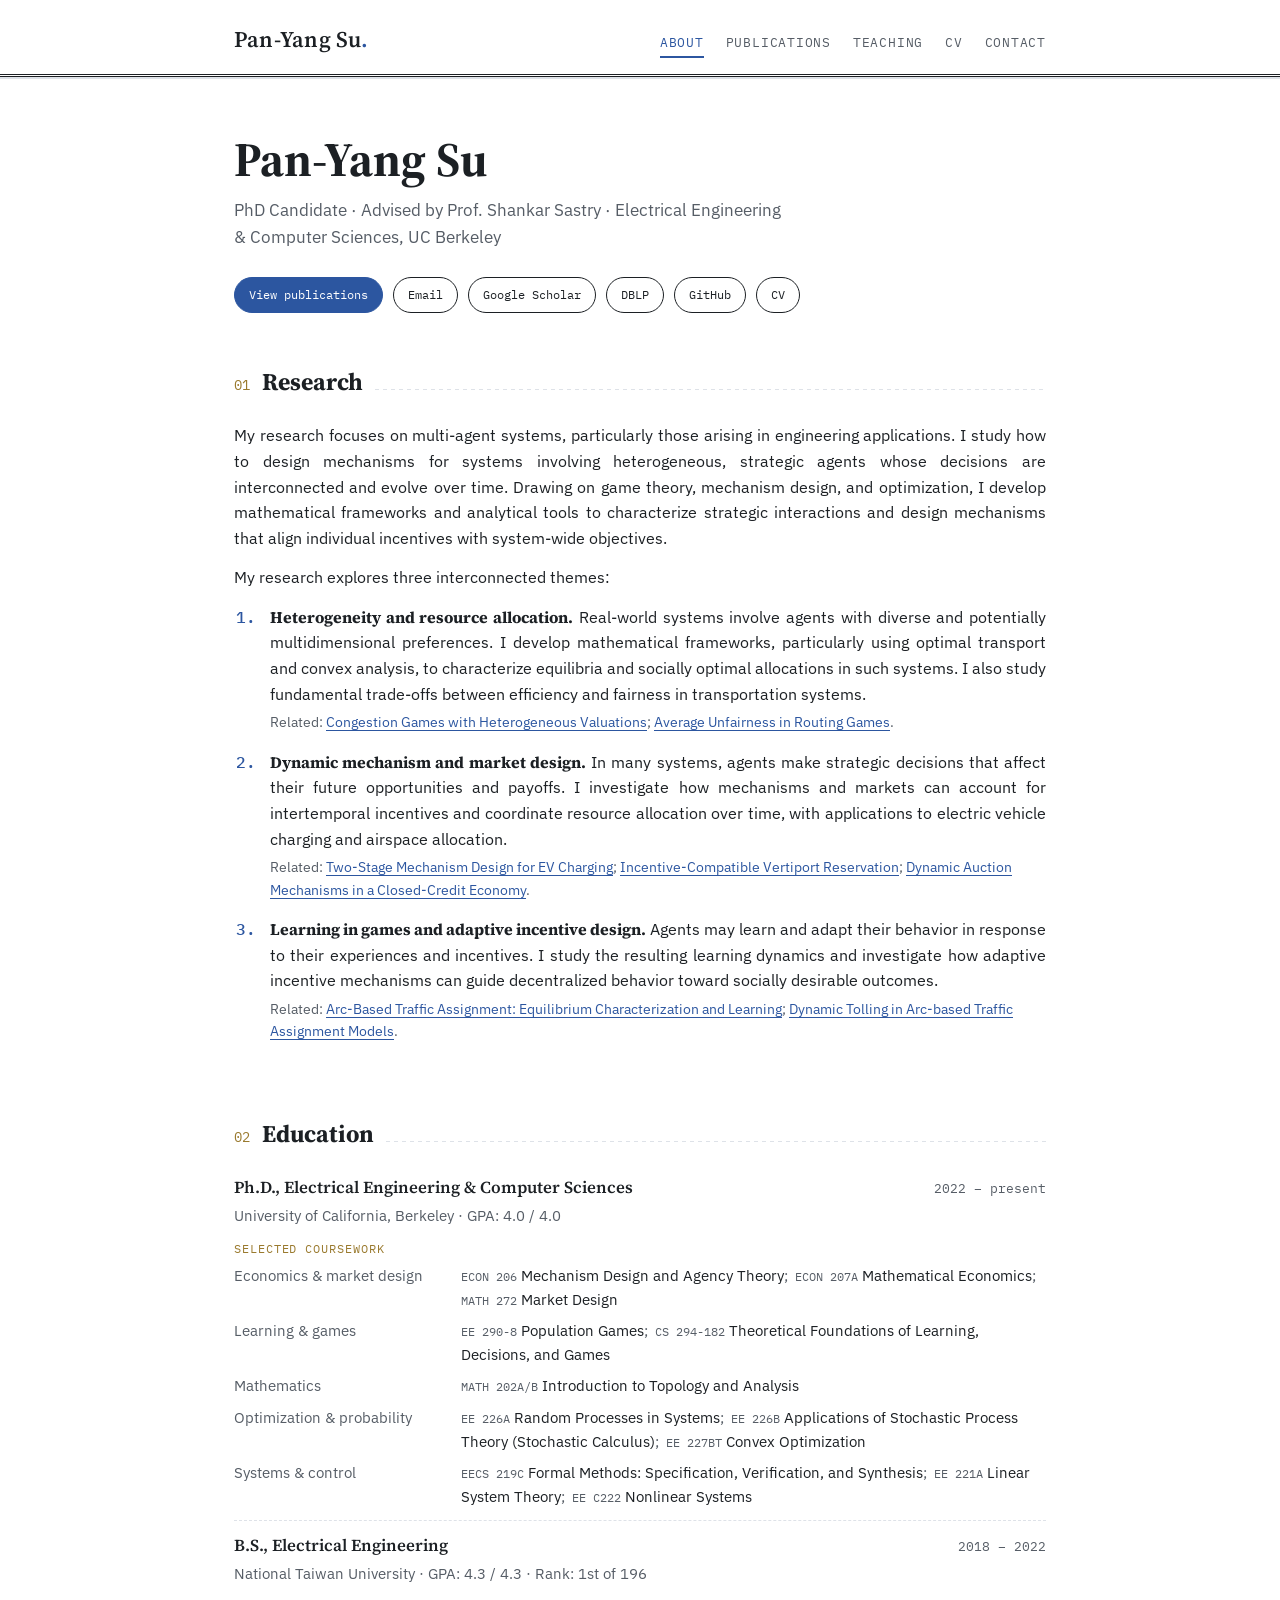
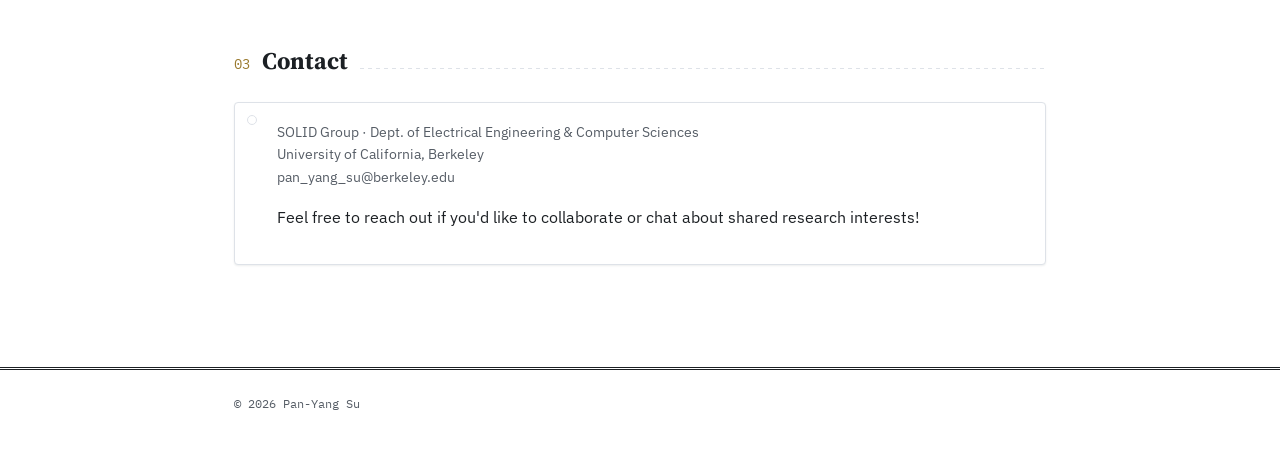
==== index.html @ afda176d "Update index.html" ====
<!DOCTYPE html>
<html lang="en">
<head>
<meta charset="UTF-8">
<meta name="viewport" content="width=device-width, initial-scale=1.0">
<title>Pan-Yang Su — Game Theory & Mechanism Design</title>
<meta name="description" content="Personal academic site of Pan-Yang Su, PhD Candidate at UC Berkeley EECS: research, publications, and teaching.">
<link rel="preconnect" href="https://fonts.googleapis.com">
<link href="https://fonts.googleapis.com/css2?family=Source+Serif+4:wght@400;600;700&family=IBM+Plex+Sans:wght@400;500;600&family=IBM+Plex+Mono:wght@400;500&display=swap" rel="stylesheet">
<link rel="stylesheet" href="styles.css">
</head>
<body>

<header class="site-header">
  <div class="wrap">
    <a class="brand" href="index.html">Pan-Yang Su<span class="dot">.</span></a>
    <nav class="site-nav" aria-label="Main">
      <a href="index.html" aria-current="page">About</a>
      <a href="publications.html">Publications</a>
      <a href="teaching.html">Teaching</a>
      <a href="cv.html">CV</a>
      <a href="#contact">Contact</a>
    </nav>
  </div>
</header>

<main>
  <div class="wrap">
    <section class="hero">
      <h1>Pan-Yang Su</h1>
      <p class="role">PhD Candidate · Advised by Prof. Shankar Sastry · Electrical Engineering &amp; Computer Sciences, UC Berkeley</p>
      <div class="hero-links">
        <a class="pill primary" href="publications.html">View publications</a>
        <a class="pill" href="mailto:pan_yang_su@berkeley.edu">Email</a>
        <a class="pill" href="https://scholar.google.com/citations?user=im9ugAgAAAAJ&hl=en" target="_blank" rel="noopener">Google Scholar</a>
        <a class="pill" href="https://dblp.org/pid/307/5831.html" target="_blank" rel="noopener">DBLP</a>
        <a class="pill" href="https://github.com/Pan-Yang-Su" target="_blank" rel="noopener">GitHub</a>
        <a class="pill" href="cv.html">CV</a>
      </div>
    </section>

    <section aria-labelledby="research-heading">
      <div class="section-heading">
        <span class="num">01</span>
        <h2 id="research-heading">Research</h2>
      </div>
      <p class="prose">
        My research focuses on multi-agent systems, particularly those arising
        in engineering applications. I study how to design mechanisms for
        systems involving heterogeneous, strategic agents whose decisions are
        interconnected and evolve over time. Drawing on game theory, mechanism
        design, and optimization, I develop mathematical frameworks and
        analytical tools to characterize strategic interactions and design
        mechanisms that align individual incentives with system-wide
        objectives.
      </p>
      <p class="prose">My research explores three interconnected themes:</p>
      <ol class="themes">
        <li>
          <strong>Heterogeneity and resource allocation.</strong>
          Real-world systems involve agents with diverse and potentially
          multidimensional preferences. I develop mathematical frameworks,
          particularly using optimal transport and convex analysis, to
          characterize equilibria and socially optimal allocations in such
          systems. I also study fundamental trade-offs between efficiency and
          fairness in transportation systems.
          <span class="related">Related:
            <a href="https://arxiv.org/abs/2607.03625" target="_blank" rel="noopener">Congestion Games with Heterogeneous Valuations</a>;
            <a href="https://arxiv.org/abs/2601.16187" target="_blank" rel="noopener">Average Unfairness in Routing Games</a>.
          </span>
        </li>
        <li>
          <strong>Dynamic mechanism and market design.</strong>
          In many systems, agents make strategic decisions that affect their
          future opportunities and payoffs. I investigate how mechanisms and
          markets can account for intertemporal incentives and coordinate
          resource allocation over time, with applications to electric vehicle
          charging and airspace allocation.
          <span class="related">Related:
            <a href="https://doi.org/10.1109/CDC57313.2025.11312856" target="_blank" rel="noopener">Two-Stage Mechanism Design for EV Charging</a>;
            <a href="https://doi.org/10.1109/CDC56724.2024.10886225" target="_blank" rel="noopener">Incentive-Compatible Vertiport Reservation</a>;
            <a href="https://arxiv.org/abs/2610.22683" target="_blank" rel="noopener">Dynamic Auction Mechanisms in a Closed-Credit Economy</a>.
          </span>
        </li>
        <li>
          <strong>Learning in games and adaptive incentive design.</strong>
          Agents may learn and adapt their behavior in response to their
          experiences and incentives. I study the resulting learning dynamics
          and investigate how adaptive incentive mechanisms can guide
          decentralized behavior toward socially desirable outcomes.
          <span class="related">Related:
            <a href="https://doi.org/10.1109/CDC49753.2023.10384151" target="_blank" rel="noopener">Arc-Based Traffic Assignment: Equilibrium Characterization and Learning</a>;
            <a href="https://doi.org/10.1109/Allerton58177.2023.10313516" target="_blank" rel="noopener">Dynamic Tolling in Arc-based Traffic Assignment Models</a>.
          </span>
        </li>
      </ol>
    </section>

    <section aria-labelledby="education-heading">
      <div class="section-heading">
        <span class="num">02</span>
        <h2 id="education-heading">Education</h2>
      </div>
      <ul class="entries">
        <li class="entry">
          <div class="entry-head">
            <strong>Ph.D., Electrical Engineering &amp; Computer Sciences</strong>
            <span class="entry-date">2022 – present</span>
          </div>
          <div class="entry-sub">University of California, Berkeley · GPA: 4.0 / 4.0</div>
          <div class="coursework">
            <div class="coursework-title">Selected coursework</div>
            <dl>
              <dt>Economics &amp; market design</dt>
              <dd><span class="course"><span class="code">ECON&nbsp;206</span>&nbsp;Mechanism Design and Agency Theory</span>
                <span class="course"><span class="code">ECON&nbsp;207A</span>&nbsp;Mathematical Economics</span>
                <span class="course"><span class="code">MATH&nbsp;272</span>&nbsp;Market Design</span></dd>
              <dt>Learning &amp; games</dt>
              <dd><span class="course"><span class="code">EE&nbsp;290-8</span>&nbsp;Population Games</span>
                <span class="course"><span class="code">CS&nbsp;294-182</span>&nbsp;Theoretical Foundations of Learning, Decisions, and Games</span></dd>
              <dt>Mathematics</dt>
              <dd><span class="course"><span class="code">MATH&nbsp;202A/B</span>&nbsp;Introduction to Topology and Analysis</span></dd>
              <dt>Optimization &amp; probability</dt>
              <dd><span class="course"><span class="code">EE&nbsp;226A</span>&nbsp;Random Processes in Systems</span>
                <span class="course"><span class="code">EE&nbsp;226B</span>&nbsp;Applications of Stochastic Process Theory (Stochastic Calculus)</span>
                <span class="course"><span class="code">EE&nbsp;227BT</span>&nbsp;Convex Optimization</span></dd>
              <dt>Systems &amp; control</dt>
              <dd><span class="course"><span class="code">EECS&nbsp;219C</span>&nbsp;Formal Methods: Specification, Verification, and Synthesis</span>
                <span class="course"><span class="code">EE&nbsp;221A</span>&nbsp;Linear System Theory</span>
                <span class="course"><span class="code">EE&nbsp;C222</span>&nbsp;Nonlinear Systems</span></dd>
            </dl>
          </div>
        </li>
        <li class="entry">
          <div class="entry-head">
            <strong>B.S., Electrical Engineering</strong>
            <span class="entry-date">2018 – 2022</span>
          </div>
          <div class="entry-sub">National Taiwan University · GPA: 4.3 / 4.3 · Rank: 1st of 196</div>
        </li>
      </ul>
    </section>

    <section id="contact" aria-labelledby="contact-heading">
      <div class="section-heading">
        <span class="num">03</span>
        <h2 id="contact-heading">Contact</h2>
      </div>
      <div class="card">
        <div class="card-inner">
          <p class="meta">
            SOLID Group · Dept. of Electrical Engineering &amp; Computer Sciences<br>
            University of California, Berkeley<br>
            pan_yang_su@berkeley.edu
          </p>
          <p>Feel free to reach out if you'd like to collaborate or chat about shared research interests!</p>
        </div>
      </div>
    </section>
  </div>
</main>

<footer class="site-footer">
  <div class="wrap">
    © 2026 Pan-Yang Su
  </div>
</footer>

</body>
</html>
---- styles.css ----
/* =========================================================
   Design tokens — "Catalog" system
   A personal academic site styled after a library card catalog:
   index cards, drawer tabs, stamped years, guide-card dividers.
   ========================================================= */
:root {
  --paper: #FFFFFF;      /* page background — plain white */
  --card: #FFFFFF;       /* index card surface */
  --card-edge: #DEE2E8;  /* card border / rule lines */
  --ink: #1C2024;        /* primary text, near-black */
  --ink-soft: #565D66;   /* secondary text, muted gray */
  --accent: #2C56A0;     /* primary accent — academic blue (was maroon) */
  --accent-dark: #1F3F7A;/* accent hover/active state */
  --teal: #21706A;       /* secondary accent — topic tags */
  --gold: #9A7A2E;       /* small brass accent, used sparingly */
  --shadow: rgba(28, 32, 36, 0.08);

  --font-display: "Source Serif 4", Georgia, "Times New Roman", serif;
  --font-body: "IBM Plex Sans", -apple-system, BlinkMacSystemFont, "Segoe UI", sans-serif;
  --font-mono: "IBM Plex Mono", "SFMono-Regular", Consolas, monospace;
}

* { box-sizing: border-box; }

html { scroll-behavior: smooth; }

body {
  margin: 0;
  background: var(--paper);
  color: var(--ink);
  font-family: var(--font-body);
  line-height: 1.6;
  -webkit-font-smoothing: antialiased;
}

a { color: var(--accent); text-decoration-thickness: 1px; text-underline-offset: 3px; }
a:hover { color: var(--accent-dark); }
a:focus-visible, button:focus-visible, input:focus-visible {
  outline: 2px solid var(--accent);
  outline-offset: 3px;
}

img { max-width: 100%; display: block; }

.wrap {
  max-width: 860px;
  margin: 0 auto;
  padding: 0 24px;
}

/* ---------- Header / nav (drawer front) ---------- */
.site-header {
  border-bottom: 3px double var(--ink);
  background: var(--card);
  box-shadow: 0 2px 0 var(--card-edge);
}

.site-header .wrap {
  display: flex;
  align-items: baseline;
  justify-content: space-between;
  flex-wrap: wrap;
  gap: 10px;
  padding-top: 22px;
  padding-bottom: 16px;
}

.brand {
  font-family: var(--font-display);
  font-size: 1.4rem;
  font-weight: 600;
  letter-spacing: 0.01em;
  color: var(--ink);
  text-decoration: none;
}
.brand:hover { color: var(--accent); }
.brand .dot { color: var(--accent); }

.site-nav {
  display: flex;
  gap: 22px;
  font-family: var(--font-mono);
  font-size: 0.8rem;
  letter-spacing: 0.06em;
  text-transform: uppercase;
}
.site-nav a {
  color: var(--ink-soft);
  text-decoration: none;
  padding-bottom: 3px;
  border-bottom: 2px solid transparent;
}
.site-nav a:hover,
.site-nav a[aria-current="page"] {
  color: var(--accent);
  border-bottom-color: var(--accent);
}

/* ---------- Hero (catalog drawer label) ---------- */
.hero {
  padding: 56px 0 40px;
  position: relative;
}

.hero-label {
  display: inline-flex;
  align-items: center;
  gap: 8px;
  font-family: var(--font-mono);
  font-size: 0.75rem;
  letter-spacing: 0.14em;
  text-transform: uppercase;
  color: #fff;
  background: var(--accent);
  padding: 5px 12px;
  border-radius: 2px;
  margin-bottom: 20px;
}

.hero h1 {
  font-family: var(--font-display);
  font-size: clamp(2.1rem, 4vw, 3rem);
  line-height: 1.12;
  margin: 0 0 10px;
  max-width: 14ch;
}

.hero .role {
  font-size: 1.05rem;
  color: var(--ink-soft);
  margin: 0 0 22px;
  max-width: 55ch;
}

.hero .lede {
  max-width: 68ch;
  color: var(--ink);
  font-size: 1rem;
}

.hero .lede + .lede { margin-top: 14px; }

/* Research statement: full-width, justified text so every line spans
   left to right. Hyphenation is left off so words are never split. */
.prose,
.themes li {
  text-align: left;
}
@media (min-width: 700px) {
  .prose,
  .themes li {
    text-align: justify;
    text-justify: inter-word;
    hyphens: manual;
  }
}

.prose {
  margin: 0 0 14px;
  color: var(--ink);
}

.themes {
  margin: 14px 0 0;
  padding-left: 2em;  /* room for the hanging number so it lines up with the text edge */
}
.themes li {
  margin-bottom: 16px;
  padding-left: 4px;
}
.themes li::marker {
  font-family: var(--font-mono);
  color: var(--accent);
  font-weight: 500;
}
.themes strong {
  font-family: var(--font-display);
  color: var(--ink);
}
.themes .related {
  display: block;
  margin-top: 4px;
  font-size: 0.88rem;
  color: var(--ink-soft);
  text-align: left;
  hyphens: manual;
}

/* Compact list (Education on the home page) */
.entries { list-style: none; margin: 0; padding: 0; }
.entry { padding: 12px 0; border-bottom: 1px dashed var(--card-edge); }
.entry:first-child { padding-top: 0; }
.entry:last-child { border-bottom: none; padding-bottom: 0; }
.entry-head {
  display: flex;
  justify-content: space-between;
  align-items: baseline;
  gap: 4px 16px;
  flex-wrap: wrap;
}
.entry-head strong {
  font-family: var(--font-display);
  font-size: 1.05rem;
  font-weight: 600;
}
.entry-date {
  font-family: var(--font-mono);
  font-size: 0.8rem;
  color: var(--ink-soft);
  white-space: nowrap;
}
.entry-sub { color: var(--ink-soft); font-size: 0.92rem; margin-top: 2px; }

.coursework { margin-top: 12px; }
.coursework-title {
  font-family: var(--font-mono);
  font-size: 0.72rem;
  letter-spacing: 0.08em;
  text-transform: uppercase;
  color: var(--gold);
  margin-bottom: 6px;
}
.coursework dl {
  margin: 0;
  display: grid;
  grid-template-columns: 14.5em 1fr;
  gap: 8px 14px;
  font-size: 0.92rem;
}
.coursework dt { color: var(--ink-soft); }
.course { display: inline; }
.course:not(:last-child)::after { content: ";"; color: var(--ink-soft); margin-right: 0.15em; }
.course .code {
  white-space: nowrap;
  font-family: var(--font-mono);
  font-size: 0.82em;
  color: var(--ink-soft);
}
.coursework dd { margin: 0; color: var(--ink); }
@media (max-width: 600px) {
  .coursework dl { grid-template-columns: 1fr; gap: 0; }
  .coursework dd { margin-bottom: 8px; }
}

.hero-links {
  margin-top: 26px;
  display: flex;
  flex-wrap: wrap;
  gap: 10px;
}

.pill {
  font-family: var(--font-mono);
  font-size: 0.78rem;
  border: 1px solid var(--ink);
  padding: 7px 14px;
  border-radius: 999px;
  text-decoration: none;
  color: var(--ink);
  background: var(--card);
}
.pill:hover { background: var(--ink); color: var(--paper); }
.pill.primary { background: var(--accent); border-color: var(--accent); color: #fff; }
.pill.primary:hover { background: var(--accent-dark); }

/* ---------- Section framing ---------- */
section { padding: 10px 0 46px; }

.section-heading {
  display: flex;
  align-items: baseline;
  gap: 12px;
  margin-bottom: 22px;
}
.section-heading .num {
  font-family: var(--font-mono);
  color: var(--gold);
  font-size: 0.85rem;
}
.section-heading h2 {
  font-family: var(--font-display);
  font-size: 1.5rem;
  margin: 0;
}
.section-heading::after {
  content: "";
  flex: 1;
  height: 1px;
  background: repeating-linear-gradient(
    to right, var(--card-edge) 0, var(--card-edge) 4px, transparent 4px, transparent 8px
  );
}

/* ---------- Index cards (research / teaching items) ---------- */
.card {
  background: var(--card);
  border: 1px solid var(--card-edge);
  border-radius: 4px;
  padding: 18px 20px;
  box-shadow: 0 1px 2px var(--shadow);
  margin-bottom: 16px;
  position: relative;
}

.card::before {
  /* punch hole, like a real catalog card */
  content: "";
  position: absolute;
  top: 12px;
  left: 12px;
  width: 8px;
  height: 8px;
  border-radius: 50%;
  background: var(--paper);
  border: 1px solid var(--card-edge);
}

.card-inner { padding-left: 22px; }

.card h3 {
  font-family: var(--font-display);
  font-size: 1.08rem;
  margin: 0 0 6px;
  line-height: 1.35;
}

.card .meta {
  font-size: 0.88rem;
  color: var(--ink-soft);
  margin: 0 0 8px;
}

.tag-row { display: flex; flex-wrap: wrap; gap: 6px; margin-top: 8px; }
.tag {
  font-family: var(--font-mono);
  font-size: 0.7rem;
  letter-spacing: 0.03em;
  color: var(--teal);
  border: 1px solid var(--teal);
  padding: 2px 8px;
  border-radius: 999px;
  text-decoration: none;
}
.tag:hover { background: var(--teal); color: #fff; }

.stamp {
  font-family: var(--font-mono);
  font-size: 0.72rem;
  color: var(--accent);
  border: 1px solid var(--accent);
  padding: 2px 8px;
  border-radius: 2px;
  transform: rotate(-2deg);
  display: inline-block;
}

/* ---------- Drawer tabs (Year / Topic switch) ---------- */
.drawer-tabs {
  display: flex;
  gap: 4px;
  margin-bottom: 0;
}
.drawer-tab {
  font-family: var(--font-mono);
  font-size: 0.78rem;
  letter-spacing: 0.06em;
  text-transform: uppercase;
  background: var(--card-edge);
  color: var(--ink-soft);
  border: 1px solid var(--card-edge);
  border-bottom: none;
  padding: 9px 18px 8px;
  border-radius: 6px 6px 0 0;
  cursor: pointer;
  position: relative;
  top: 1px;
}
.drawer-tab[aria-selected="true"] {
  background: var(--card);
  color: var(--accent);
  border-color: var(--card-edge);
  font-weight: 600;
}
.drawer-panel {
  border: 1px solid var(--card-edge);
  border-radius: 0 6px 6px 6px;
  background: var(--card);
  padding: 22px;
}

.group-heading {
  font-family: var(--font-mono);
  font-size: 0.85rem;
  letter-spacing: 0.08em;
  text-transform: uppercase;
  color: var(--gold);
  margin: 26px 0 12px;
  padding-bottom: 6px;
  border-bottom: 1px dashed var(--card-edge);
}
.group-heading:first-child { margin-top: 0; }

/* ---------- Accordion (By Topic collapsible list) ---------- */
.accordion-item {
  border: 1px solid var(--card-edge);
  border-radius: 6px;
  margin-bottom: 10px;
  overflow: hidden;
  background: var(--card);
  transition: box-shadow 0.15s ease;
}
.accordion-item:has(.accordion-trigger[aria-expanded="true"]) {
  box-shadow: 0 2px 6px var(--shadow);
  border-color: #C7D3E8;
}
.accordion-trigger {
  width: 100%;
  display: flex;
  align-items: center;
  justify-content: space-between;
  gap: 16px;
  background: transparent;
  border: none;
  text-align: left;
  padding: 16px 20px;
  cursor: pointer;
}
.accordion-trigger:hover { background: #F5F8FC; }
.accordion-title {
  font-family: var(--font-display);
  font-size: 1.05rem;
  font-weight: 600;
  color: var(--ink);
}
.accordion-meta {
  display: flex;
  align-items: center;
  gap: 14px;
  flex-shrink: 0;
}
.accordion-trigger .count {
  font-family: var(--font-mono);
  font-size: 0.72rem;
  letter-spacing: 0.03em;
  color: var(--ink-soft);
  background: #EEF1F5;
  padding: 3px 9px;
  border-radius: 999px;
  white-space: nowrap;
}
.accordion-trigger[aria-expanded="true"] .count {
  color: var(--accent-dark);
  background: #E4ECFA;
}
.accordion-trigger .chevron {
  font-family: var(--font-mono);
  font-size: 1.1rem;
  line-height: 1;
  color: var(--accent);
  transition: transform 0.15s ease;
}
.accordion-trigger[aria-expanded="true"] .chevron {
  transform: rotate(90deg);
}
.accordion-panel {
  padding: 4px 20px 20px;
  border-top: 1px solid var(--card-edge);
  background: #FBFCFD;
}
.accordion-panel[hidden] { display: none; }
.accordion-panel .card {
  box-shadow: none;
  margin-top: 14px;
  margin-bottom: 0;
}
.accordion-panel .card + .card { margin-top: 14px; }

/* ---------- Footer ---------- */
.site-footer {
  border-top: 3px double var(--ink);
  margin-top: 40px;
  padding: 24px 0 40px;
  font-family: var(--font-mono);
  font-size: 0.78rem;
  color: var(--ink-soft);
}

/* ---------- Utility ---------- */
.visually-hidden {
  position: absolute;
  width: 1px; height: 1px;
  overflow: hidden;
  clip: rect(0 0 0 0);
  white-space: nowrap;
}

@media (max-width: 600px) {
  .site-header .wrap { flex-direction: column; align-items: flex-start; }
  .drawer-panel { padding: 16px; }
  .card { padding: 14px 16px; }
}

@media (prefers-reduced-motion: reduce) {
  html { scroll-behavior: auto; }
}
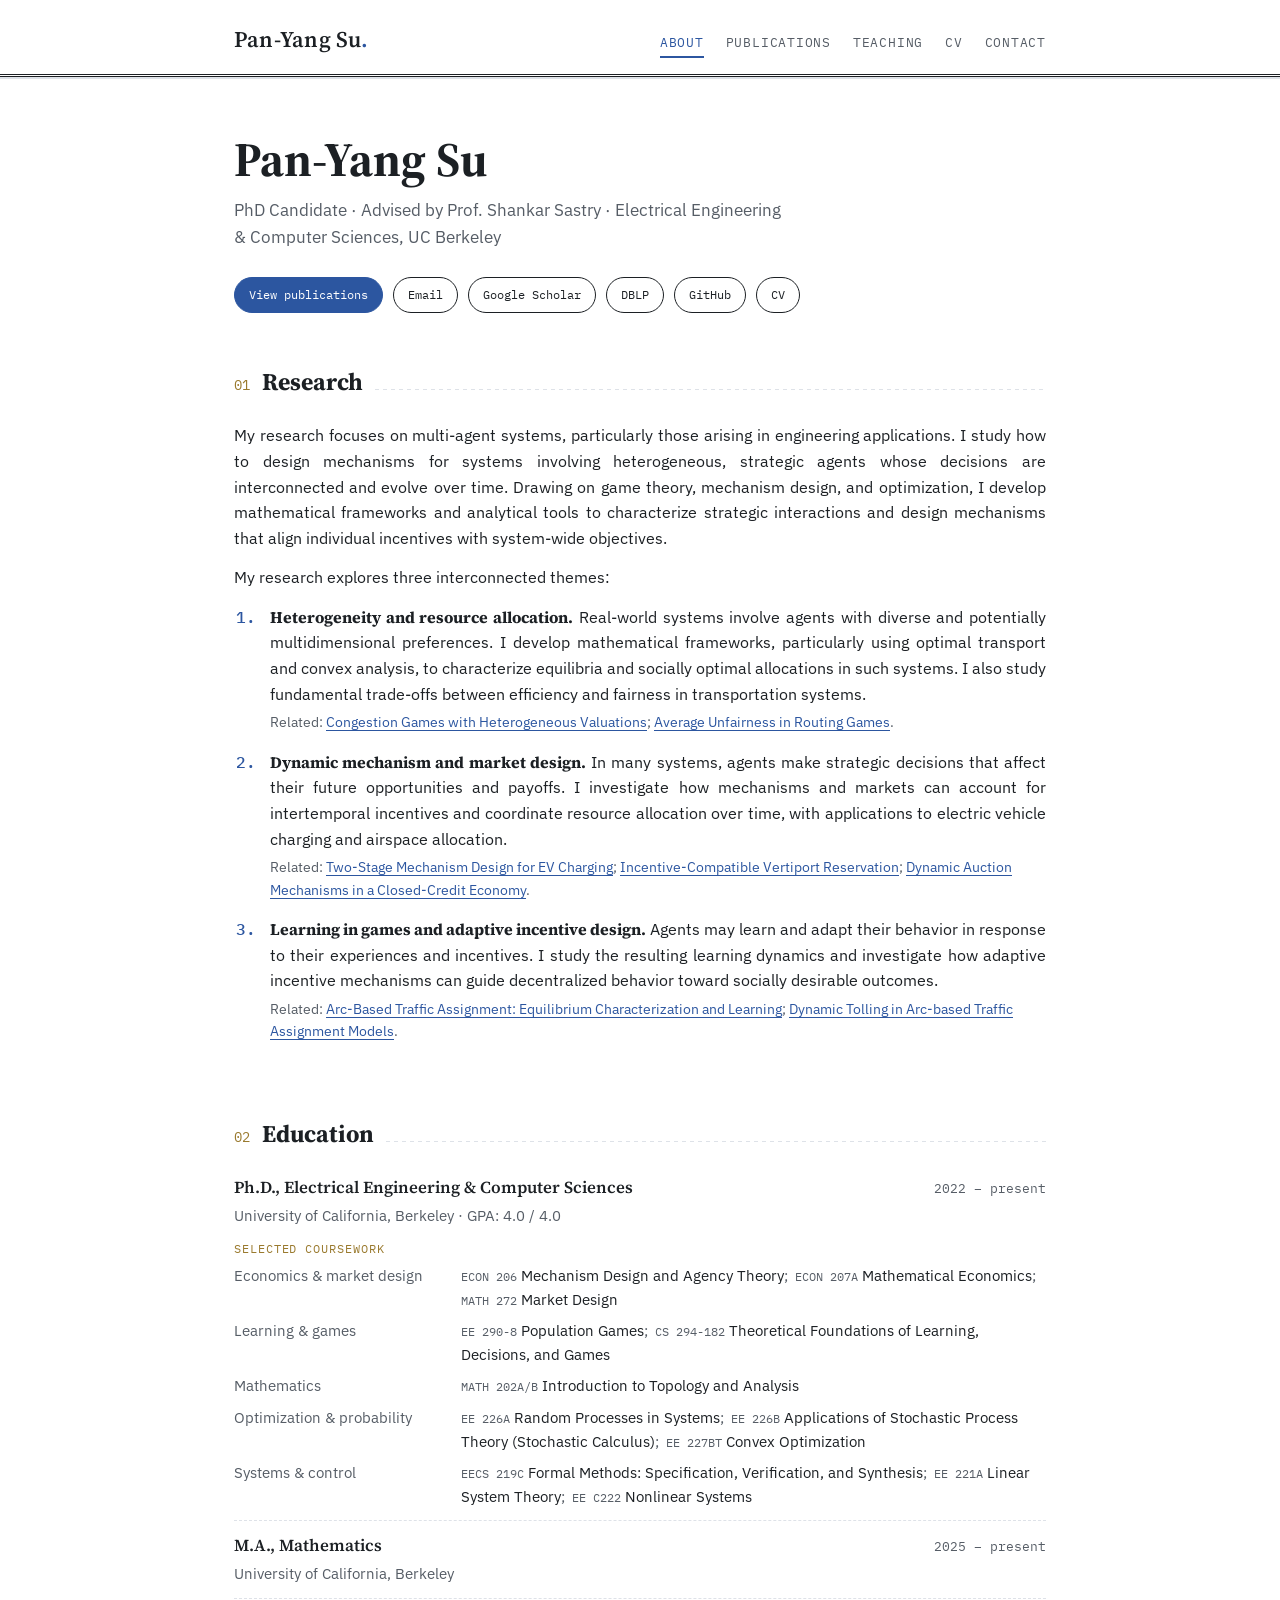
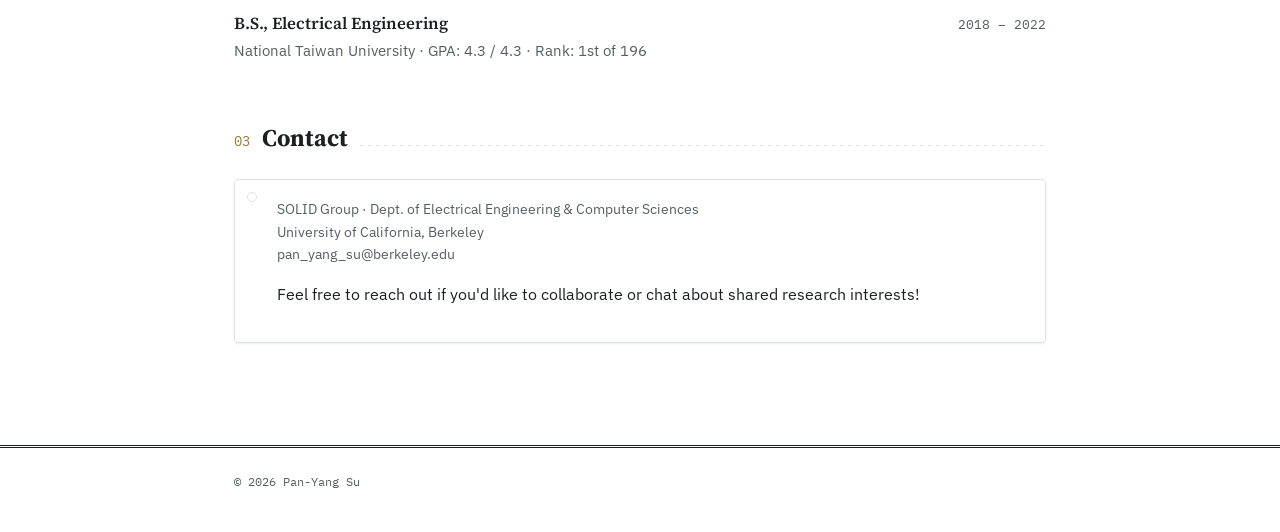
==== commit ab81598b: "Update index.html" ====
--- a/index.html
+++ b/index.html
@@ -133,6 +133,13 @@
         </li>
         <li class="entry">
           <div class="entry-head">
+            <strong>M.A., Mathematics</strong>
+            <span class="entry-date">2025 – present</span>
+          </div>
+          <div class="entry-sub">University of California, Berkeley</div>
+        </li>
+        <li class="entry">
+          <div class="entry-head">
             <strong>B.S., Electrical Engineering</strong>
             <span class="entry-date">2018 – 2022</span>
           </div>
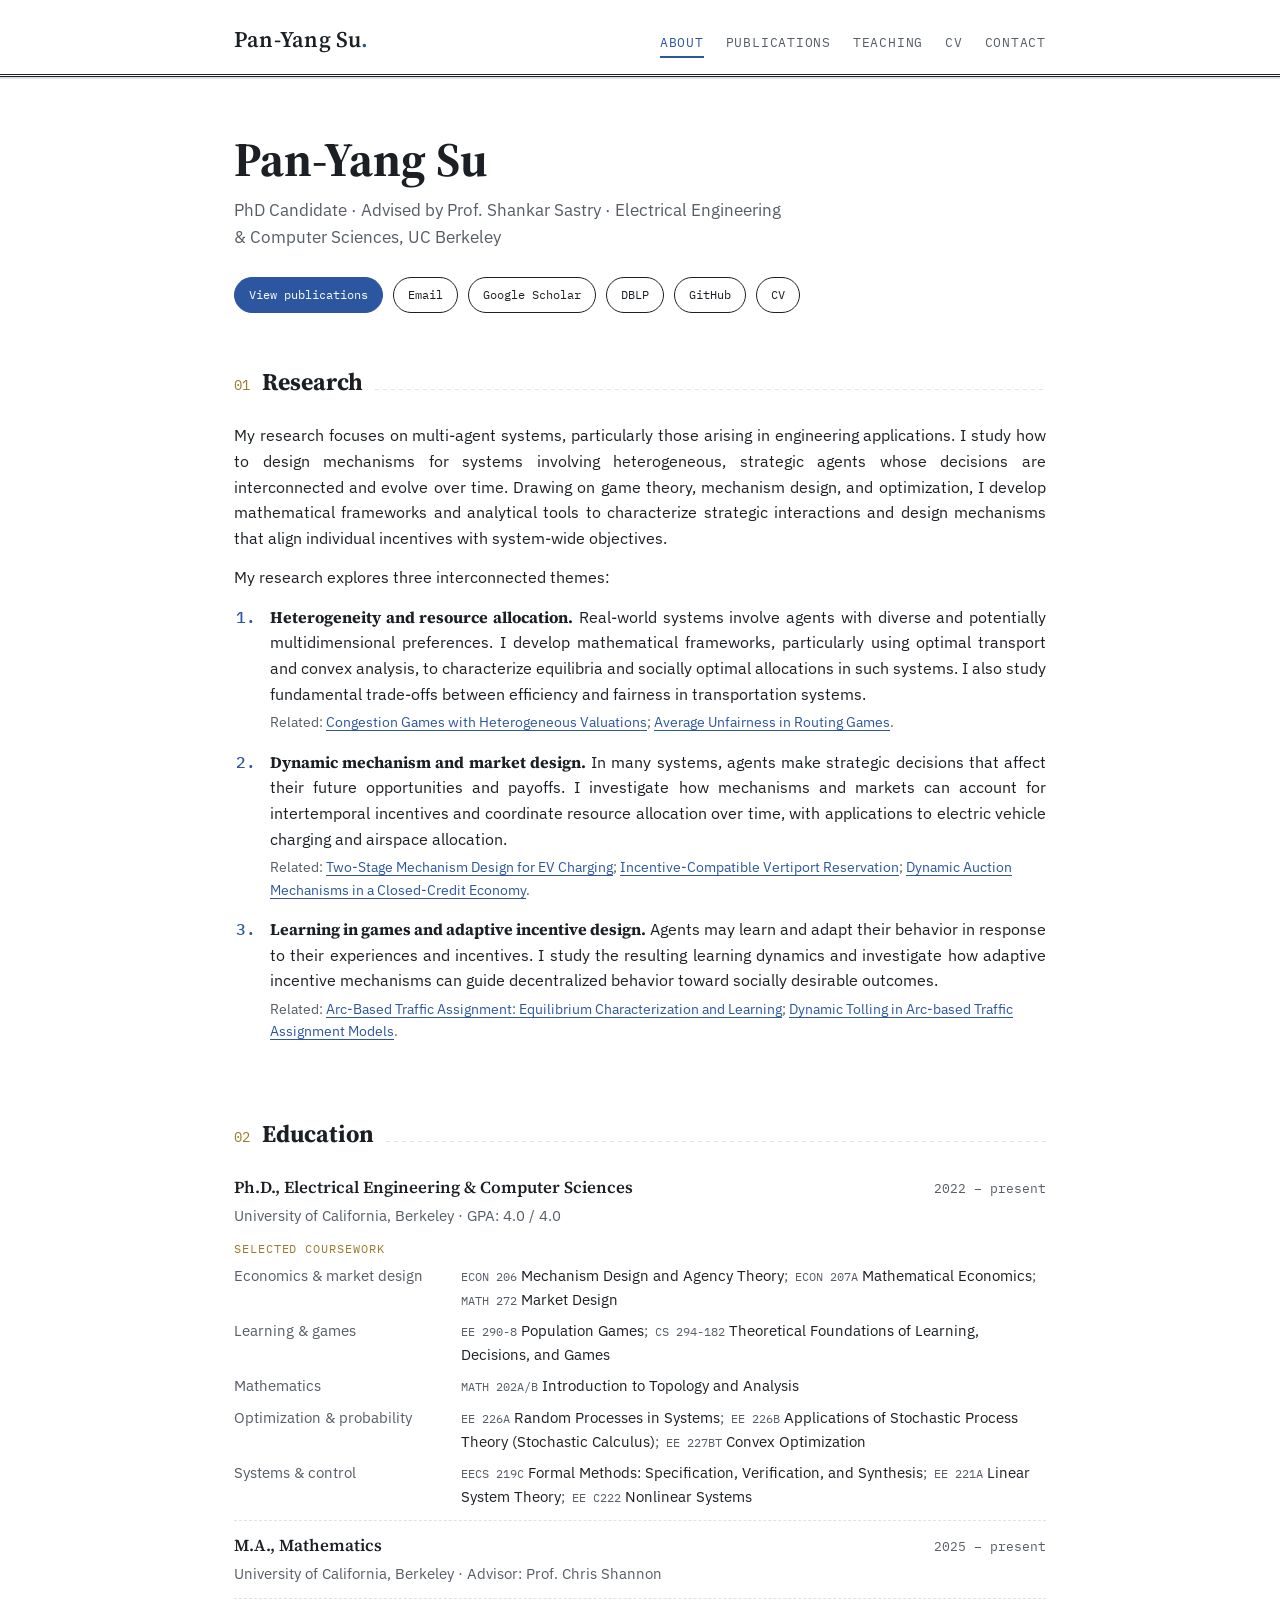
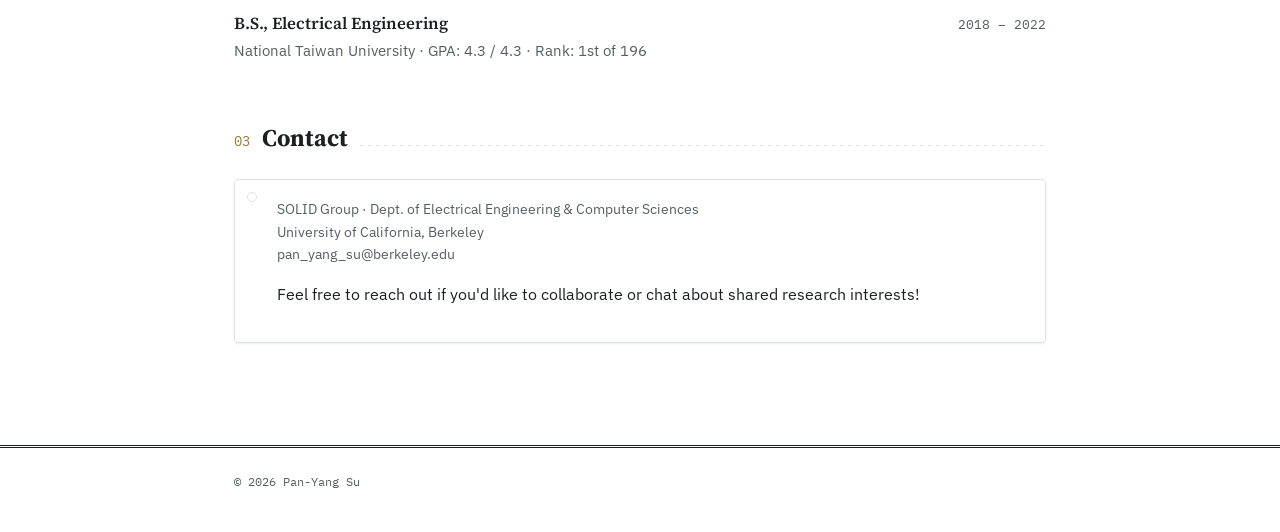
==== commit 15094fc5: "Update index.html" ====
--- a/index.html
+++ b/index.html
@@ -136,7 +136,7 @@
             <strong>M.A., Mathematics</strong>
             <span class="entry-date">2025 – present</span>
           </div>
-          <div class="entry-sub">University of California, Berkeley</div>
+          <div class="entry-sub">University of California, Berkeley · Advisor: Prof. Chris Shannon</div>
         </li>
         <li class="entry">
           <div class="entry-head">
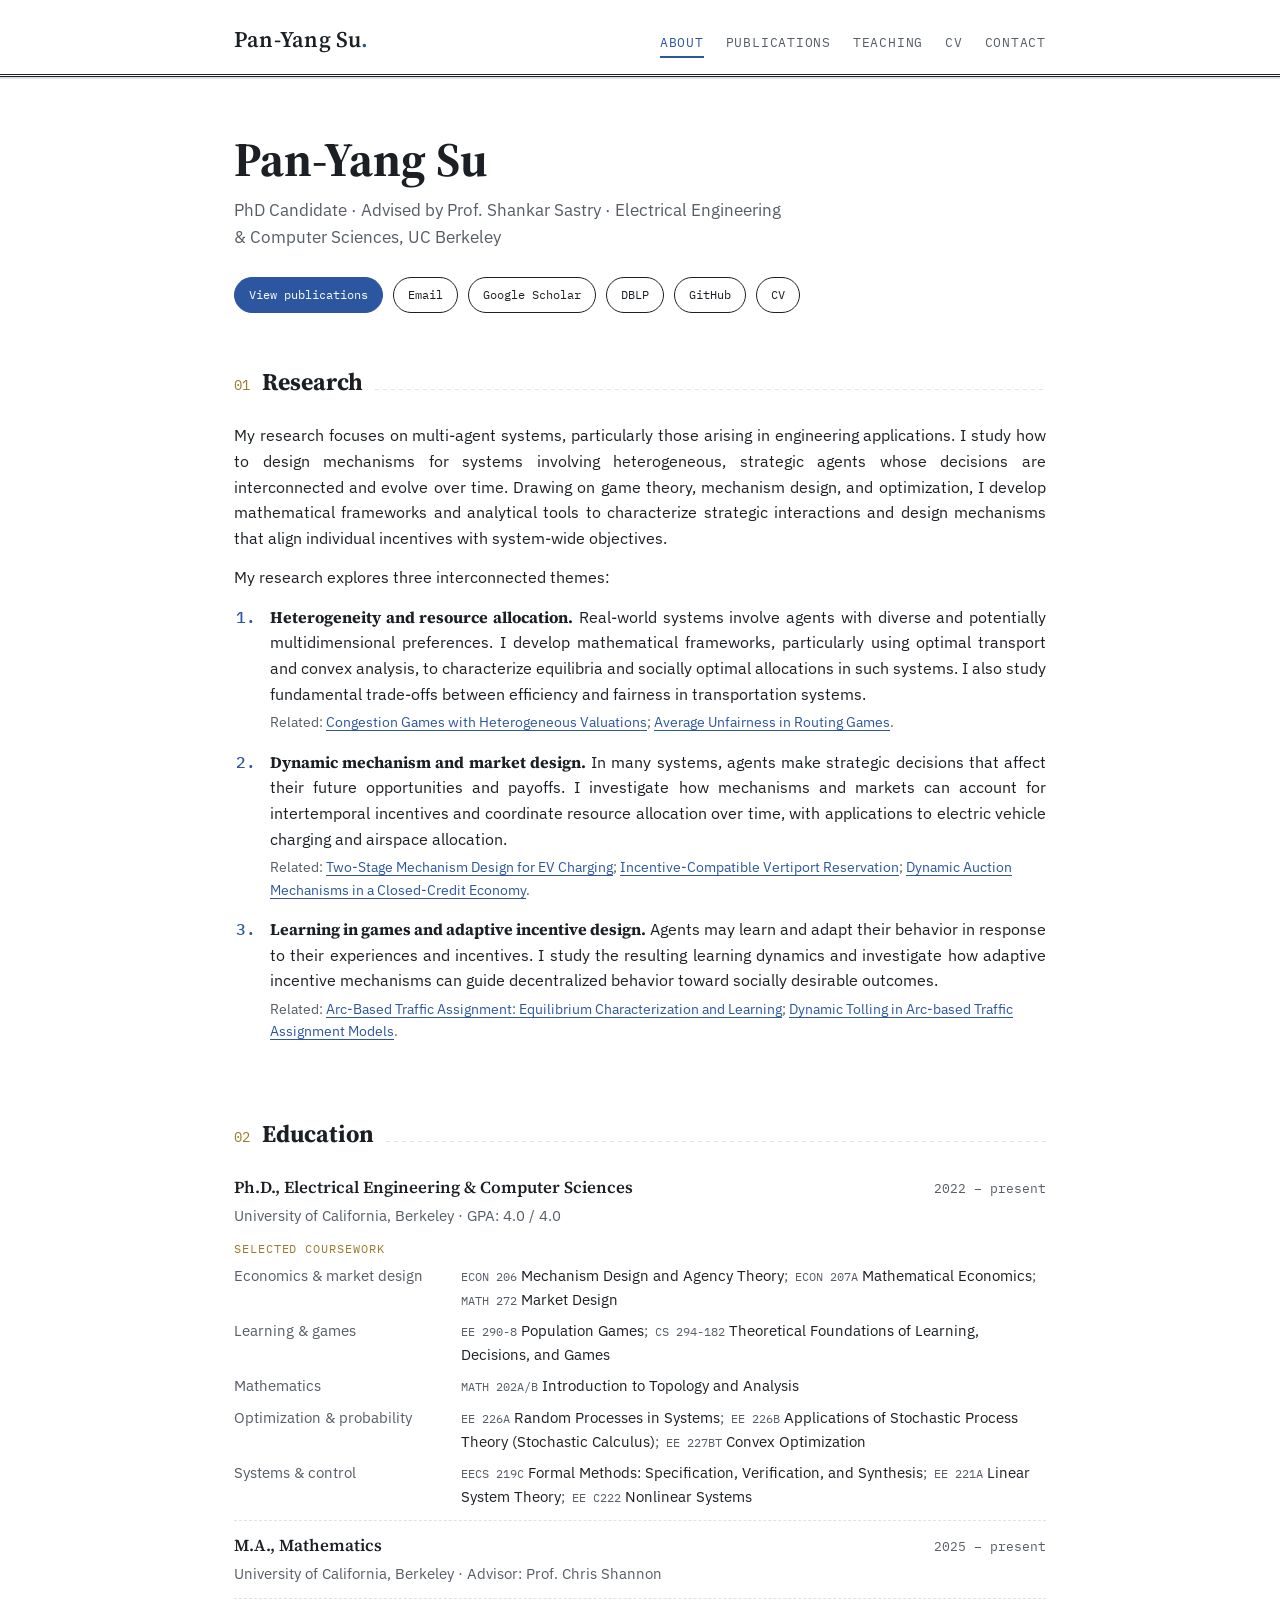
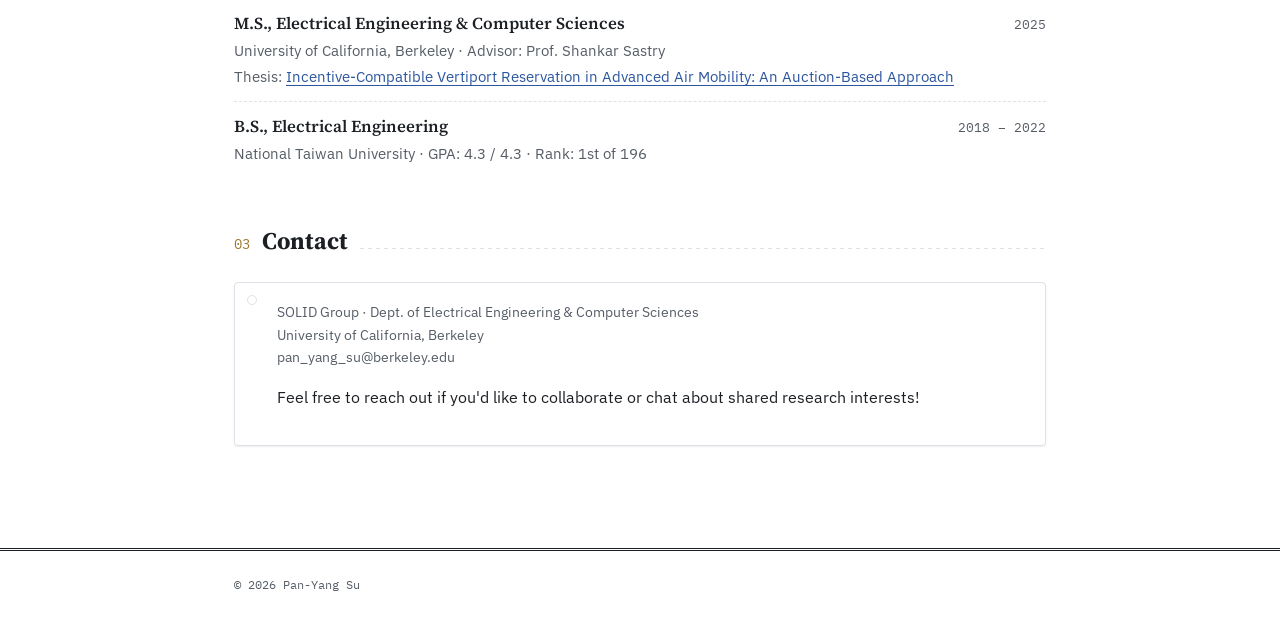
==== commit e287a0c2: "Update index.html" ====
--- a/index.html
+++ b/index.html
@@ -140,6 +140,14 @@
         </li>
         <li class="entry">
           <div class="entry-head">
+            <strong>M.S., Electrical Engineering &amp; Computer Sciences</strong>
+            <span class="entry-date">2025</span>
+          </div>
+          <div class="entry-sub">University of California, Berkeley · Advisor: Prof. Shankar Sastry</div>
+          <div class="entry-sub">Thesis: <a href="https://www2.eecs.berkeley.edu/Pubs/TechRpts/2025/EECS-2025-12.html" target="_blank" rel="noopener">Incentive-Compatible Vertiport Reservation in Advanced Air Mobility: An Auction-Based Approach</a></div>
+        </li>
+        <li class="entry">
+          <div class="entry-head">
             <strong>B.S., Electrical Engineering</strong>
             <span class="entry-date">2018 – 2022</span>
           </div>
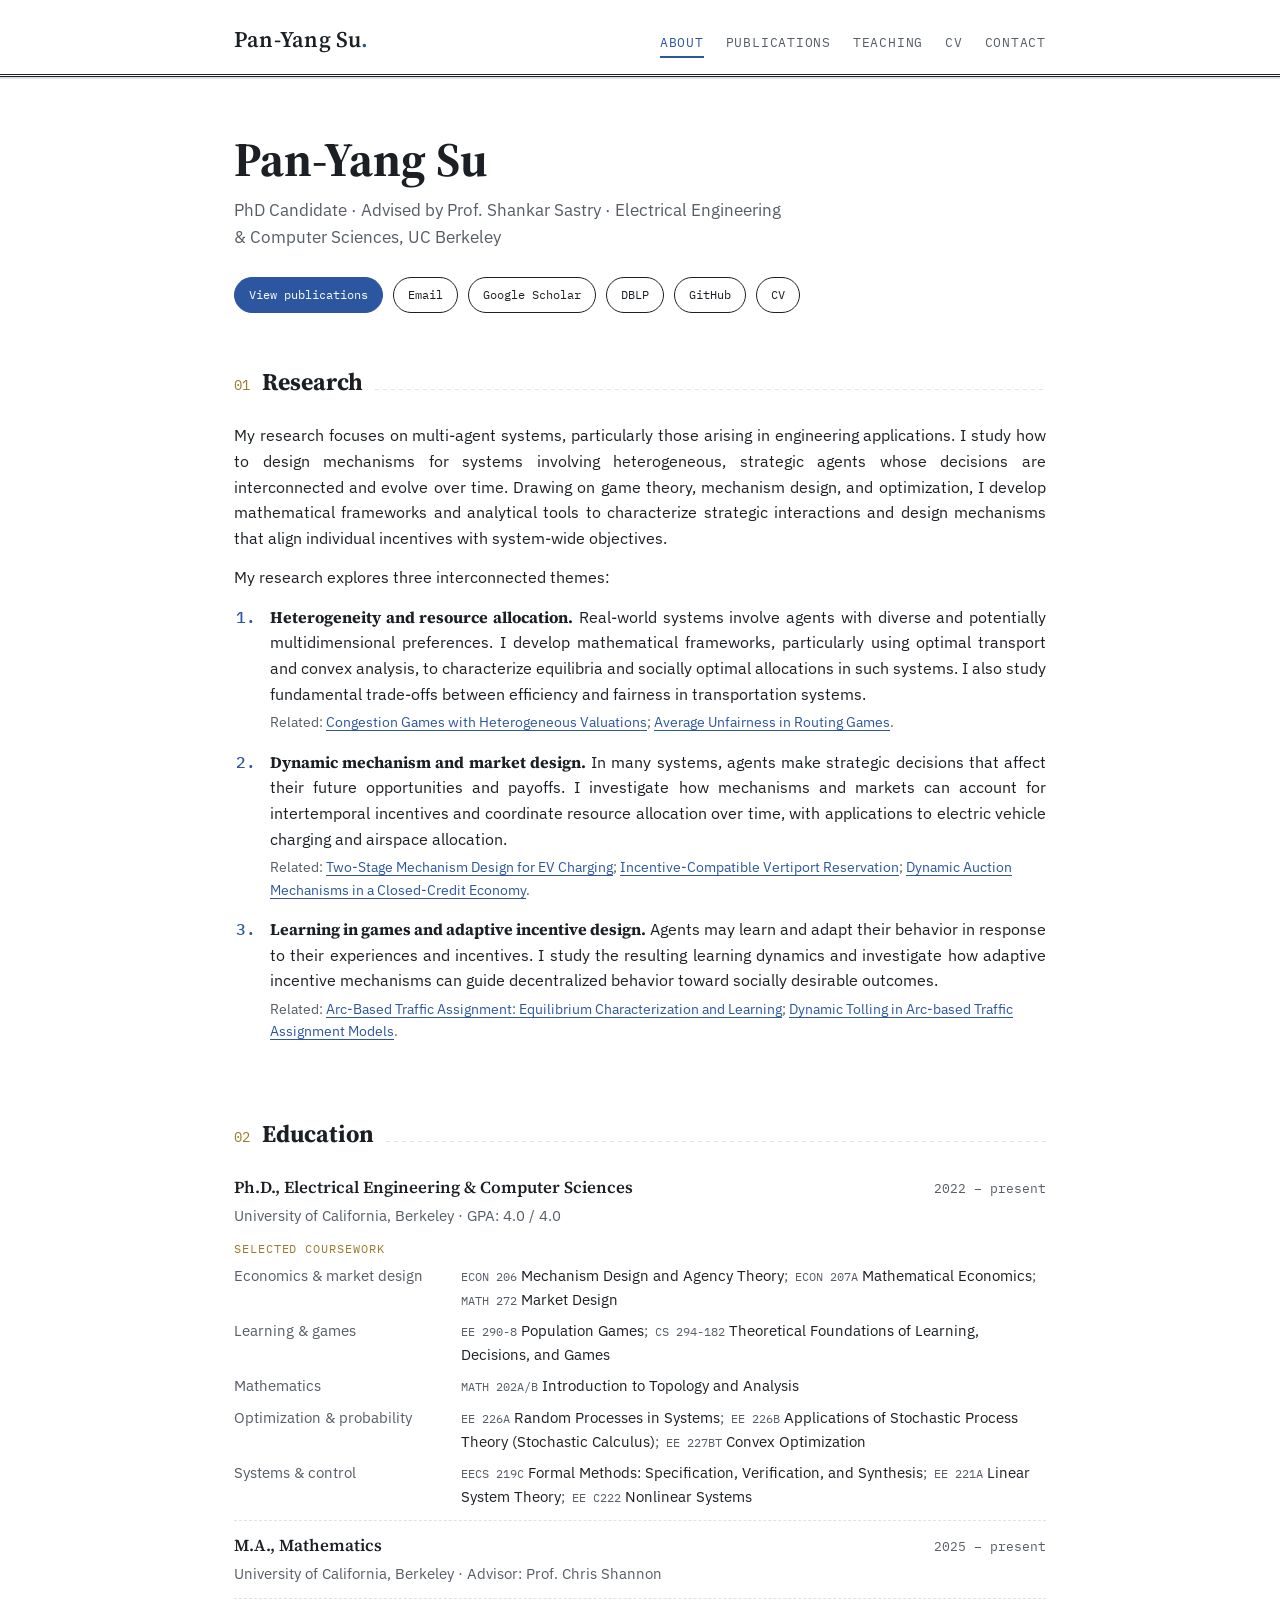
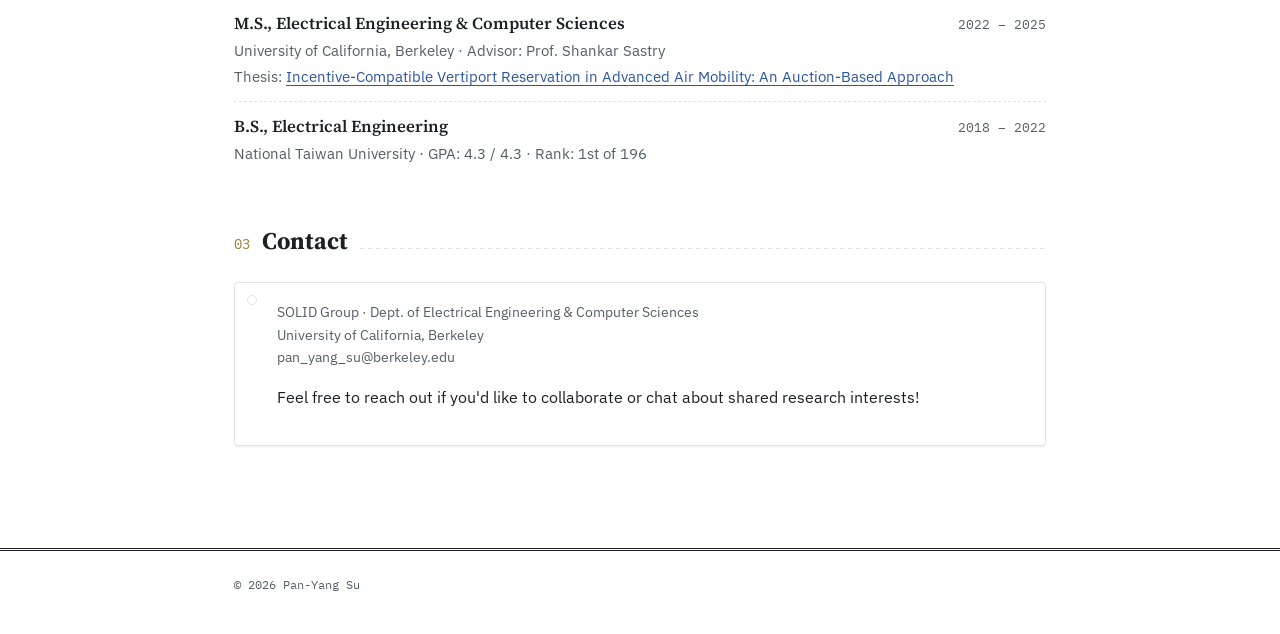
==== commit 917f1165: "Update index.html" ====
--- a/index.html
+++ b/index.html
@@ -141,7 +141,7 @@
         <li class="entry">
           <div class="entry-head">
             <strong>M.S., Electrical Engineering &amp; Computer Sciences</strong>
-            <span class="entry-date">2025</span>
+            <span class="entry-date">2022 – 2025</span>
           </div>
           <div class="entry-sub">University of California, Berkeley · Advisor: Prof. Shankar Sastry</div>
           <div class="entry-sub">Thesis: <a href="https://www2.eecs.berkeley.edu/Pubs/TechRpts/2025/EECS-2025-12.html" target="_blank" rel="noopener">Incentive-Compatible Vertiport Reservation in Advanced Air Mobility: An Auction-Based Approach</a></div>
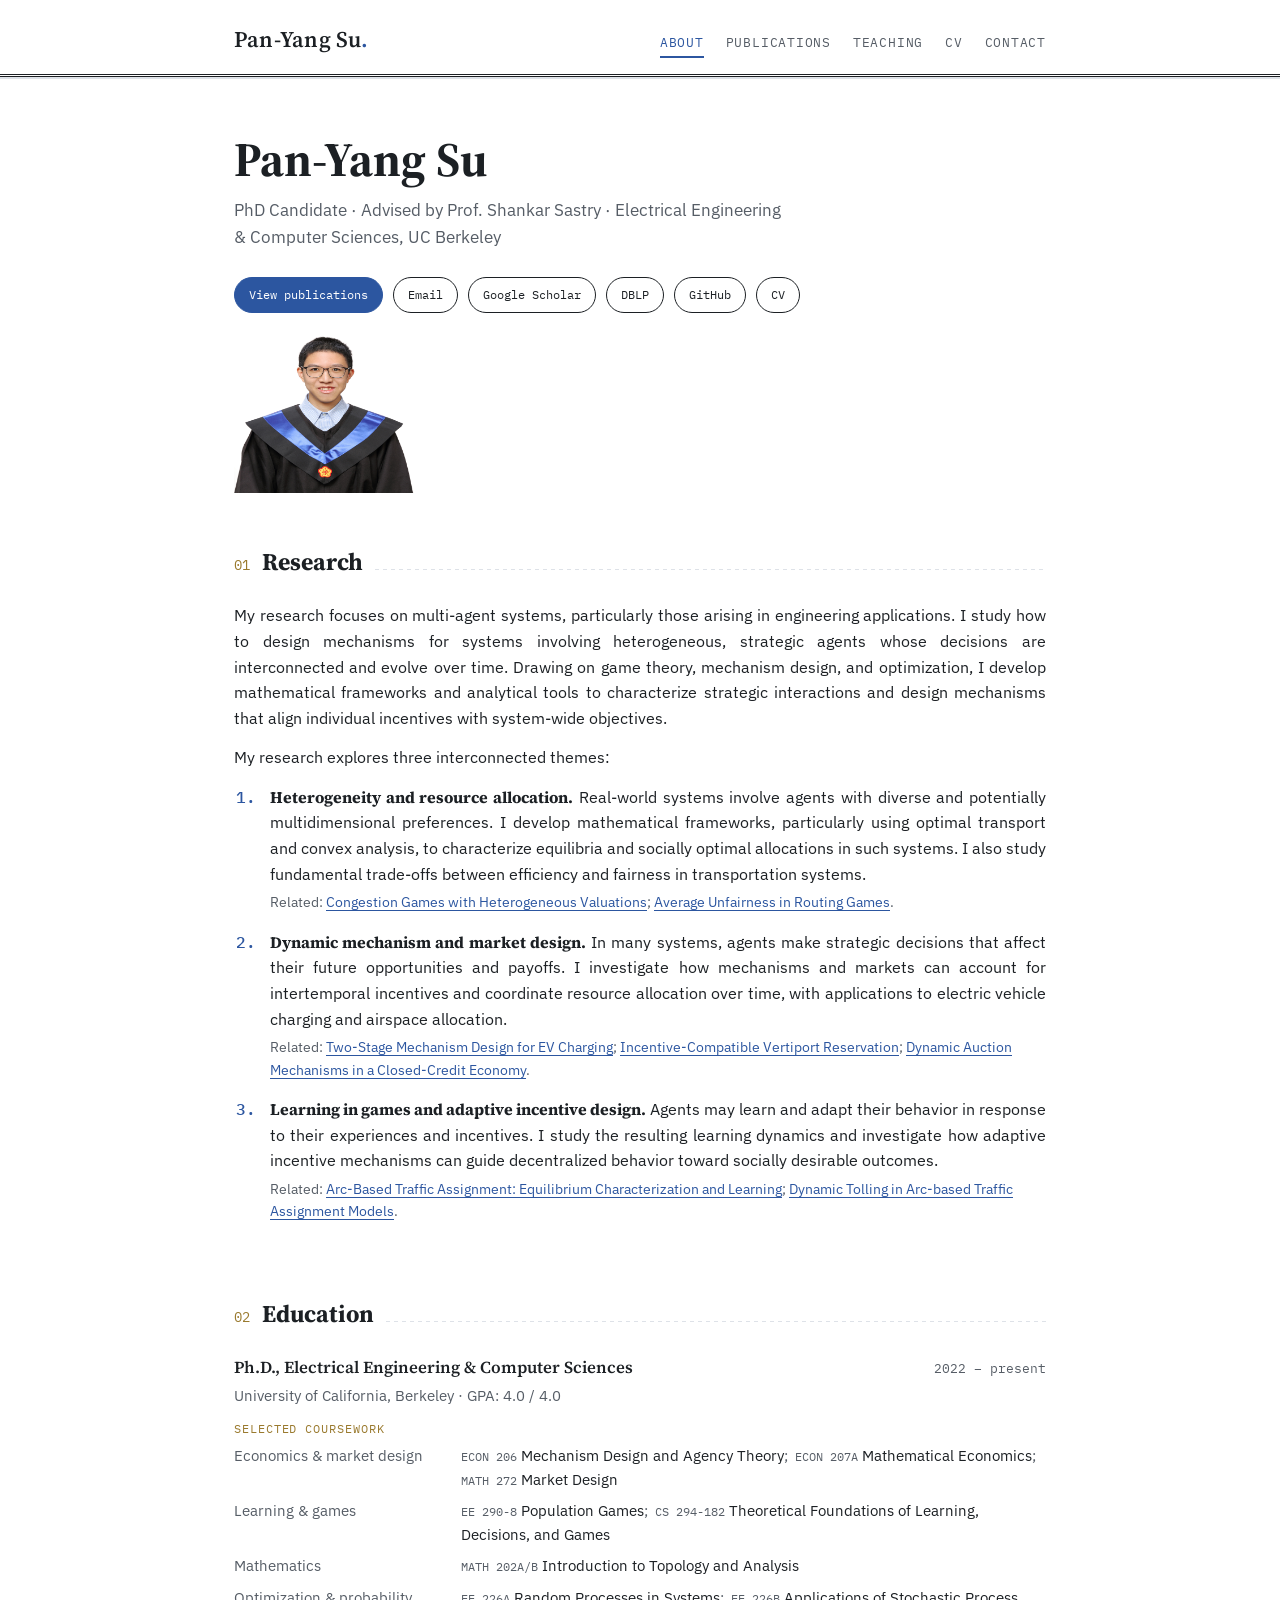
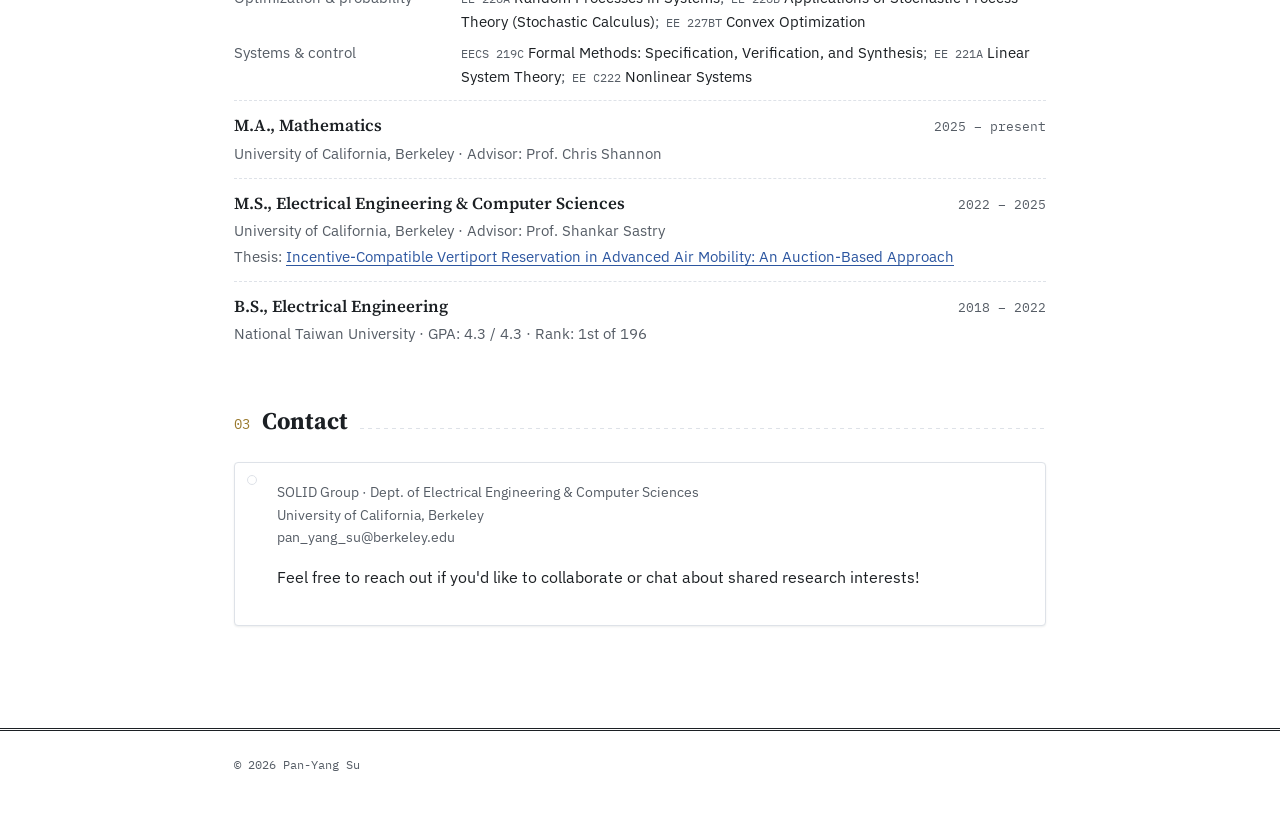
==== commit 327acd71: "Update index.html" ====
--- a/index.html
+++ b/index.html
@@ -26,17 +26,20 @@
 
 <main>
   <div class="wrap">
-    <section class="hero">
-      <h1>Pan-Yang Su</h1>
-      <p class="role">PhD Candidate · Advised by Prof. Shankar Sastry · Electrical Engineering &amp; Computer Sciences, UC Berkeley</p>
-      <div class="hero-links">
-        <a class="pill primary" href="publications.html">View publications</a>
-        <a class="pill" href="mailto:pan_yang_su@berkeley.edu">Email</a>
-        <a class="pill" href="https://scholar.google.com/citations?user=im9ugAgAAAAJ&hl=en" target="_blank" rel="noopener">Google Scholar</a>
-        <a class="pill" href="https://dblp.org/pid/307/5831.html" target="_blank" rel="noopener">DBLP</a>
-        <a class="pill" href="https://github.com/Pan-Yang-Su" target="_blank" rel="noopener">GitHub</a>
-        <a class="pill" href="cv.html">CV</a>
+    <section class="hero hero-with-photo">
+      <div class="hero-text">
+        <h1>Pan-Yang Su</h1>
+        <p class="role">PhD Candidate · Advised by Prof. Shankar Sastry · Electrical Engineering &amp; Computer Sciences, UC Berkeley</p>
+        <div class="hero-links">
+          <a class="pill primary" href="publications.html">View publications</a>
+          <a class="pill" href="mailto:pan_yang_su@berkeley.edu">Email</a>
+          <a class="pill" href="https://scholar.google.com/citations?user=im9ugAgAAAAJ&hl=en" target="_blank" rel="noopener">Google Scholar</a>
+          <a class="pill" href="https://dblp.org/pid/307/5831.html" target="_blank" rel="noopener">DBLP</a>
+          <a class="pill" href="https://github.com/Pan-Yang-Su" target="_blank" rel="noopener">GitHub</a>
+          <a class="pill" href="cv.html">CV</a>
+        </div>
       </div>
+      <img class="hero-photo" src="Pan-Yang.jpg" alt="Photo of Pan-Yang Su" width="180" height="180">
     </section>
 
     <section aria-labelledby="research-heading">
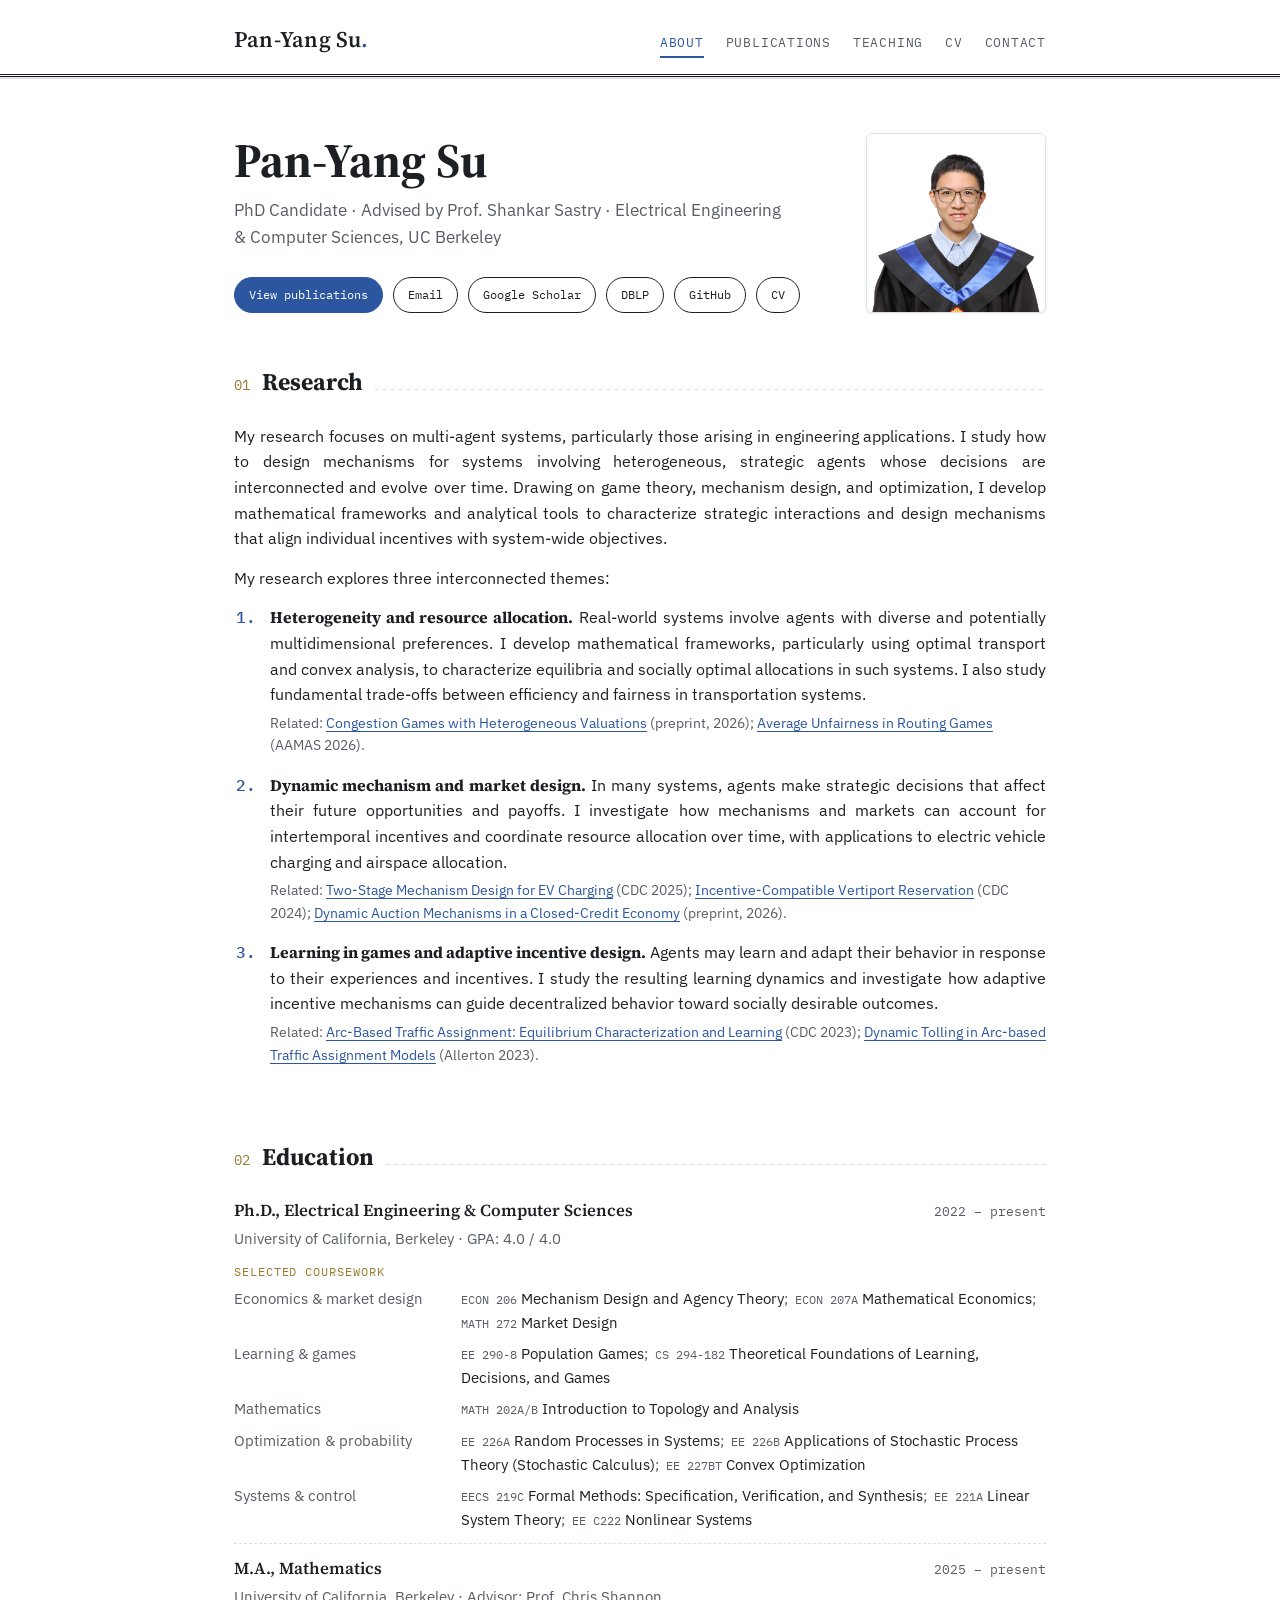
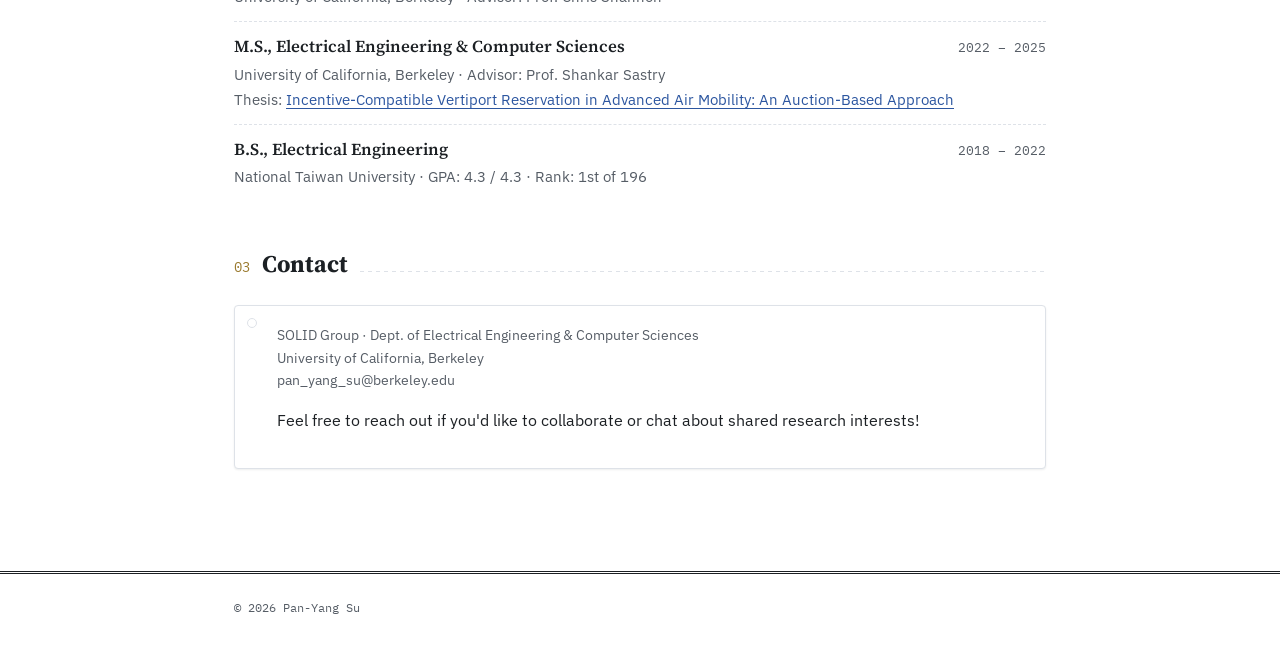
==== commit fda8de97: "Update index.html" ====
--- a/index.html
+++ b/index.html
@@ -68,8 +68,8 @@
           systems. I also study fundamental trade-offs between efficiency and
           fairness in transportation systems.
           <span class="related">Related:
-            <a href="https://arxiv.org/abs/2607.03625" target="_blank" rel="noopener">Congestion Games with Heterogeneous Valuations</a>;
-            <a href="https://arxiv.org/abs/2601.16187" target="_blank" rel="noopener">Average Unfairness in Routing Games</a>.
+            <a href="https://arxiv.org/abs/2607.03625" target="_blank" rel="noopener">Congestion Games with Heterogeneous Valuations</a> (preprint, 2026);
+            <a href="https://dl.acm.org/doi/10.65109/HAKF7947" target="_blank" rel="noopener">Average Unfairness in Routing Games</a> (AAMAS 2026).
           </span>
         </li>
         <li>
@@ -80,9 +80,9 @@
           resource allocation over time, with applications to electric vehicle
           charging and airspace allocation.
           <span class="related">Related:
-            <a href="https://doi.org/10.1109/CDC57313.2025.11312856" target="_blank" rel="noopener">Two-Stage Mechanism Design for EV Charging</a>;
-            <a href="https://doi.org/10.1109/CDC56724.2024.10886225" target="_blank" rel="noopener">Incentive-Compatible Vertiport Reservation</a>;
-            <a href="https://arxiv.org/abs/2610.22683" target="_blank" rel="noopener">Dynamic Auction Mechanisms in a Closed-Credit Economy</a>.
+            <a href="https://doi.org/10.1109/CDC57313.2025.11312856" target="_blank" rel="noopener">Two-Stage Mechanism Design for EV Charging</a> (CDC 2025);
+            <a href="https://doi.org/10.1109/CDC56724.2024.10886225" target="_blank" rel="noopener">Incentive-Compatible Vertiport Reservation</a> (CDC 2024);
+            <a href="https://arxiv.org/abs/2610.22683" target="_blank" rel="noopener">Dynamic Auction Mechanisms in a Closed-Credit Economy</a> (preprint, 2026).
           </span>
         </li>
         <li>
@@ -92,8 +92,8 @@
           and investigate how adaptive incentive mechanisms can guide
           decentralized behavior toward socially desirable outcomes.
           <span class="related">Related:
-            <a href="https://doi.org/10.1109/CDC49753.2023.10384151" target="_blank" rel="noopener">Arc-Based Traffic Assignment: Equilibrium Characterization and Learning</a>;
-            <a href="https://doi.org/10.1109/Allerton58177.2023.10313516" target="_blank" rel="noopener">Dynamic Tolling in Arc-based Traffic Assignment Models</a>.
+            <a href="https://doi.org/10.1109/CDC49753.2023.10384151" target="_blank" rel="noopener">Arc-Based Traffic Assignment: Equilibrium Characterization and Learning</a> (CDC 2023);
+            <a href="https://doi.org/10.1109/Allerton58177.2023.10313516" target="_blank" rel="noopener">Dynamic Tolling in Arc-based Traffic Assignment Models</a> (Allerton 2023).
           </span>
         </li>
       </ol>
--- a/styles.css
+++ b/styles.css
@@ -78,7 +78,8 @@
 
 .site-nav {
   display: flex;
-  gap: 22px;
+  flex-wrap: wrap;
+  gap: 6px 22px;
   font-family: var(--font-mono);
   font-size: 0.8rem;
   letter-spacing: 0.06em;
@@ -130,6 +131,30 @@
   color: var(--ink-soft);
   margin: 0 0 22px;
   max-width: 55ch;
+}
+
+/* Hero with portrait: text on the left, photo on the right */
+.hero-with-photo {
+  display: flex;
+  align-items: center;
+  justify-content: space-between;
+  gap: 32px;
+}
+.hero-text { flex: 1; min-width: 0; }
+.hero-photo {
+  width: 180px;
+  height: 180px;
+  flex-shrink: 0;
+  object-fit: cover;
+  object-position: center 25%;
+  border-radius: 6px;
+  border: 1px solid var(--card-edge);
+  box-shadow: 0 1px 3px var(--shadow);
+  background: #F1F4F8;
+}
+@media (max-width: 600px) {
+  .hero-with-photo { flex-direction: column-reverse; align-items: flex-start; gap: 20px; }
+  .hero-photo { width: 120px; height: 120px; }
 }
 
 .hero .lede {
@@ -330,6 +355,10 @@
   margin: 0 0 8px;
 }
 
+.card .meta strong.me { color: var(--ink); font-weight: 600; }
+.card .meta sup.equal { font-size: 0.8em; margin-left: 1px; }
+.pub-note { margin: 10px 0 0; font-size: 0.85rem; color: var(--ink-soft); }
+
 .tag-row { display: flex; flex-wrap: wrap; gap: 6px; margin-top: 8px; }
 .tag {
   font-family: var(--font-mono);
@@ -468,6 +497,19 @@
   background: #FBFCFD;
 }
 .accordion-panel[hidden] { display: none; }
+.topic-focus {
+  margin: 14px 0 0;
+  font-size: 0.9rem;
+  color: var(--ink-soft);
+}
+.focus-label {
+  font-family: var(--font-mono);
+  font-size: 0.7rem;
+  letter-spacing: 0.08em;
+  text-transform: uppercase;
+  color: var(--gold);
+  margin-right: 6px;
+}
 .accordion-panel .card {
   box-shadow: none;
   margin-top: 14px;
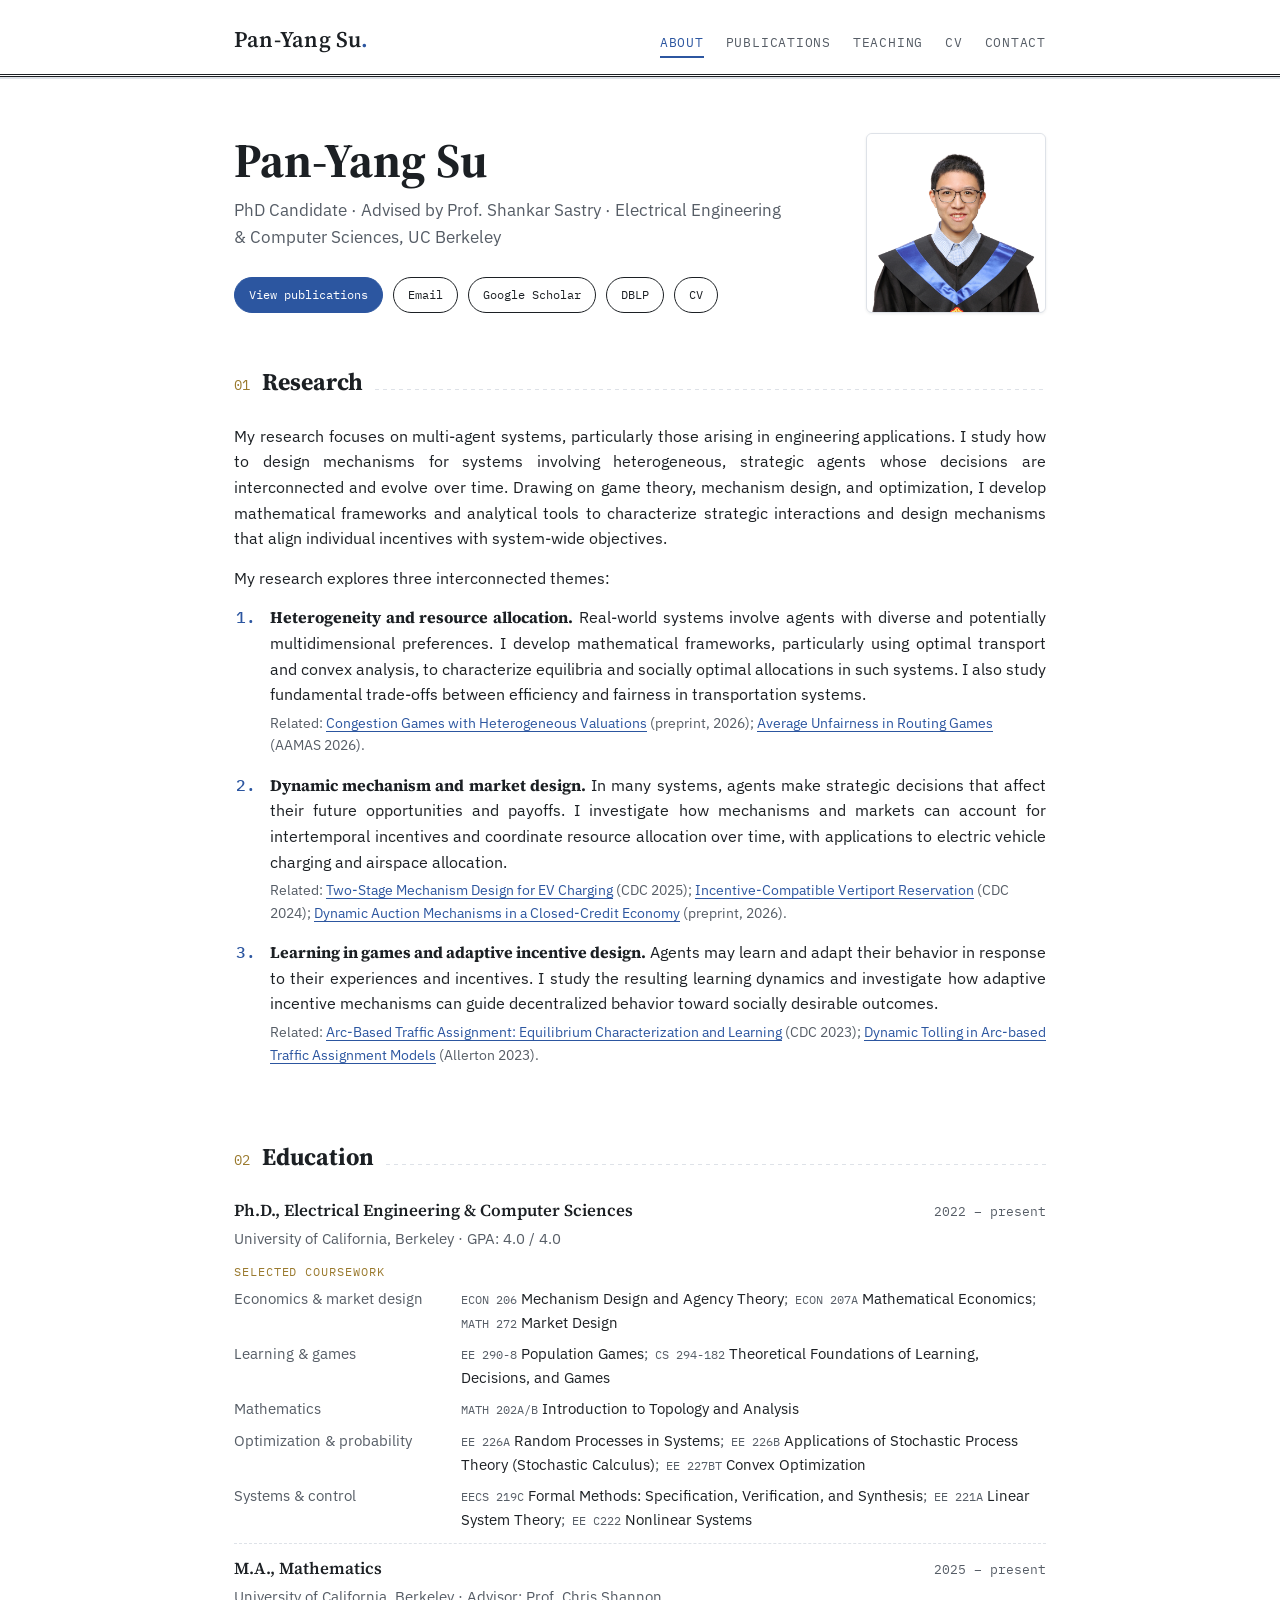
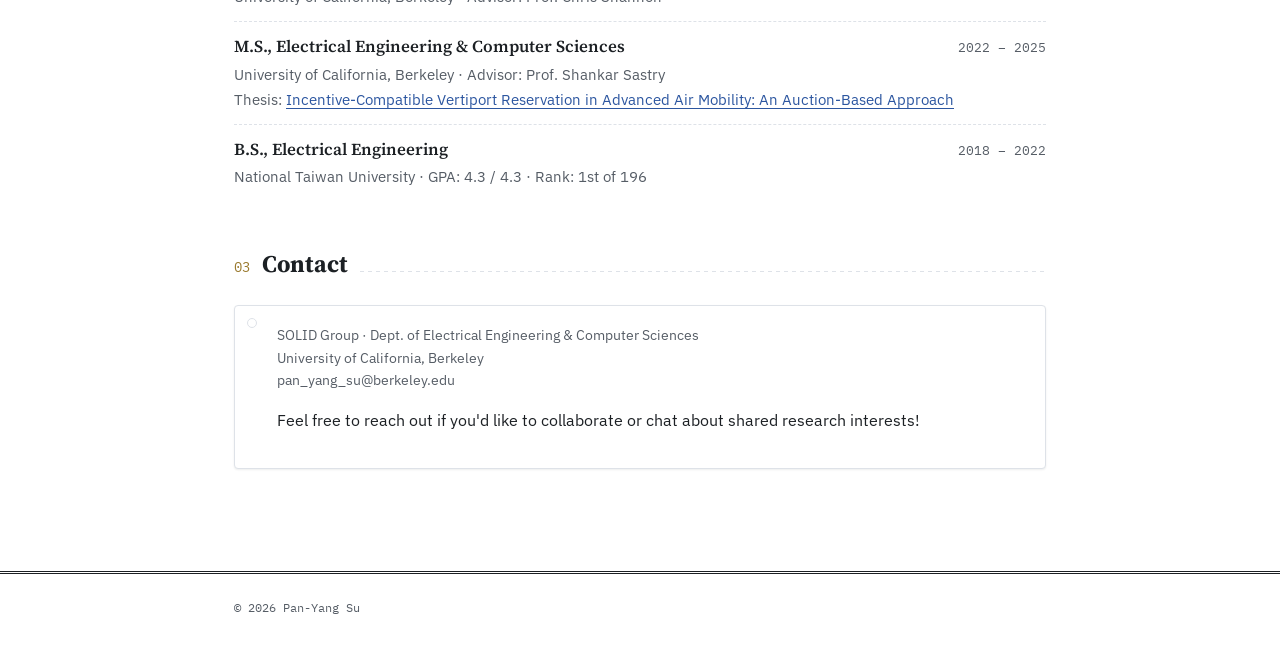
==== commit 0cab0102: "Update index.html" ====
--- a/index.html
+++ b/index.html
@@ -35,7 +35,6 @@
           <a class="pill" href="mailto:pan_yang_su@berkeley.edu">Email</a>
           <a class="pill" href="https://scholar.google.com/citations?user=im9ugAgAAAAJ&hl=en" target="_blank" rel="noopener">Google Scholar</a>
           <a class="pill" href="https://dblp.org/pid/307/5831.html" target="_blank" rel="noopener">DBLP</a>
-          <a class="pill" href="https://github.com/Pan-Yang-Su" target="_blank" rel="noopener">GitHub</a>
           <a class="pill" href="cv.html">CV</a>
         </div>
       </div>
